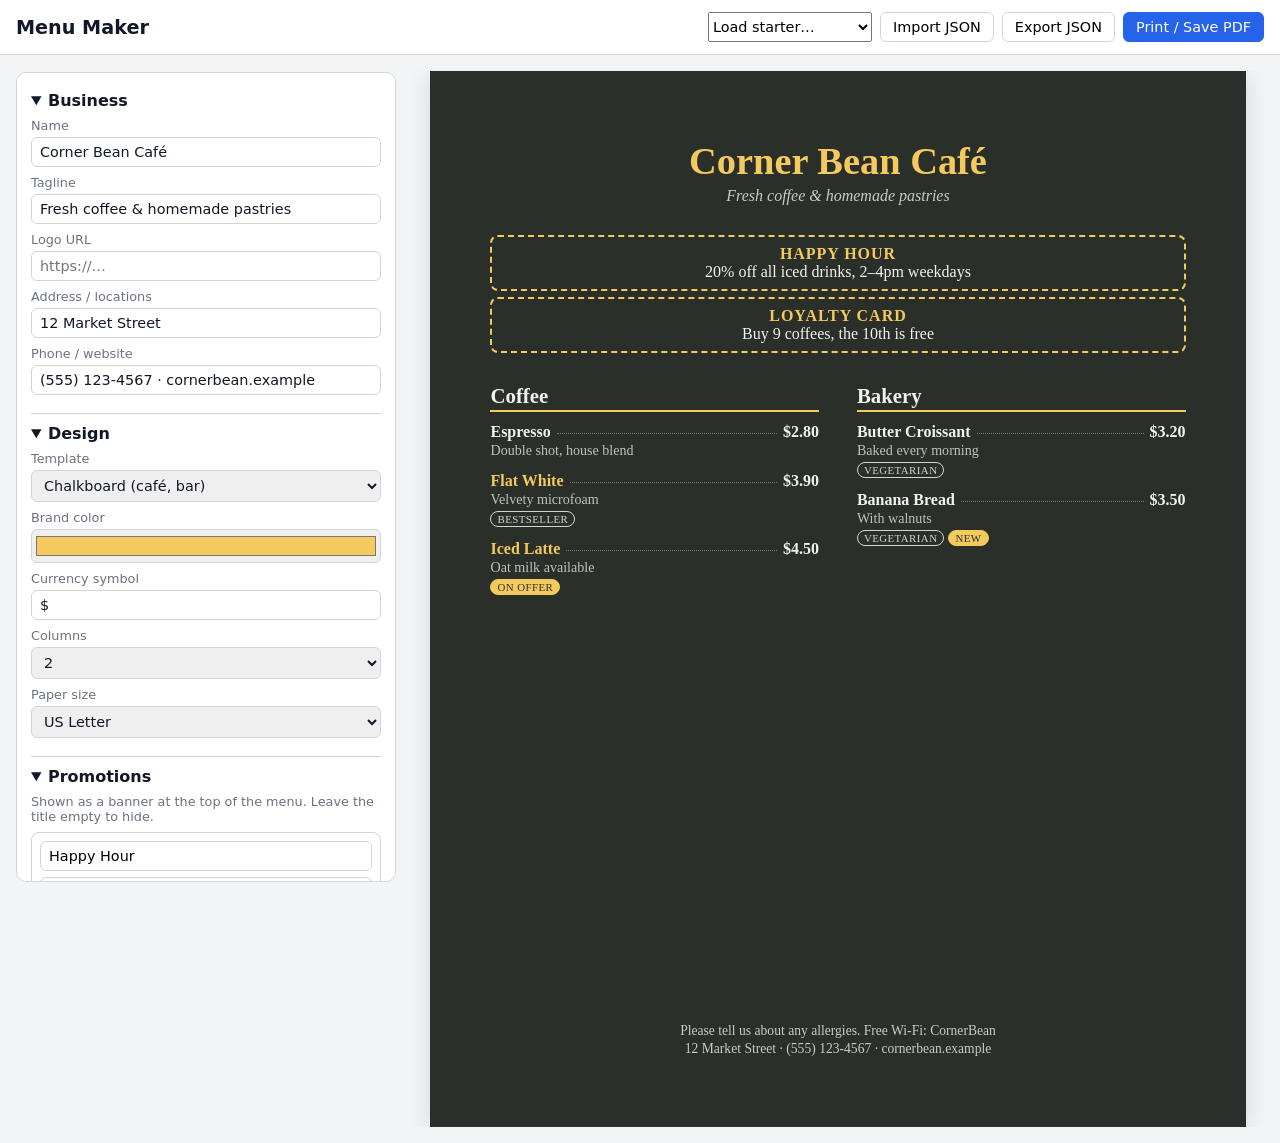
==== index.html @ 97279273 "Add browser-based menu maker with templates, promotions and print export Co-Authored-By: Claude Opus" ====
<!doctype html>
<html lang="en">
<head>
  <meta charset="utf-8">
  <meta name="viewport" content="width=device-width, initial-scale=1">
  <title>Menu Maker</title>
  <link rel="stylesheet" href="styles.css">
</head>
<body>
  <header class="topbar no-print">
    <h1>Menu Maker</h1>
    <div class="actions">
      <select id="starter" aria-label="Load a starter menu">
        <option value="">Load starter…</option>
        <option value="cafe">Small café</option>
        <option value="restaurant">Family restaurant</option>
        <option value="chain">Multi-location chain</option>
      </select>
      <button id="btn-import" type="button">Import JSON</button>
      <input id="file-import" type="file" accept="application/json" hidden>
      <button id="btn-export" type="button">Export JSON</button>
      <button id="btn-print" type="button" class="primary">Print / Save PDF</button>
    </div>
  </header>

  <main class="layout">
    <aside class="editor no-print">
      <details open>
        <summary>Business</summary>
        <label>Name <input data-bind="business.name"></label>
        <label>Tagline <input data-bind="business.tagline"></label>
        <label>Logo URL <input data-bind="business.logo" placeholder="https://…"></label>
        <label>Address / locations <input data-bind="business.address"></label>
        <label>Phone / website <input data-bind="business.contact"></label>
      </details>

      <details open>
        <summary>Design</summary>
        <label>Template
          <select data-bind="design.template">
            <option value="classic">Classic (restaurant)</option>
            <option value="modern">Modern (brand / chain)</option>
            <option value="chalk">Chalkboard (café, bar)</option>
            <option value="minimal">Minimal (fine dining)</option>
          </select>
        </label>
        <label>Brand color <input type="color" data-bind="design.accent"></label>
        <label>Currency symbol <input data-bind="design.currency" maxlength="4"></label>
        <label>Columns
          <select data-bind="design.columns">
            <option value="1">1</option>
            <option value="2">2</option>
          </select>
        </label>
        <label>Paper size
          <select data-bind="design.paper">
            <option value="a4">A4</option>
            <option value="letter">US Letter</option>
          </select>
        </label>
      </details>

      <details open>
        <summary>Promotions</summary>
        <p class="hint">Shown as a banner at the top of the menu. Leave the title empty to hide.</p>
        <div id="promo-list"></div>
        <button type="button" id="btn-add-promo">+ Add promotion</button>
      </details>

      <details open>
        <summary>Menu sections</summary>
        <div id="section-list"></div>
        <button type="button" id="btn-add-section">+ Add section</button>
      </details>

      <details>
        <summary>Footer</summary>
        <label>Note <textarea data-bind="footer" rows="2"></textarea></label>
      </details>
    </aside>

    <section class="preview-wrap">
      <article id="menu" class="menu"></article>
    </section>
  </main>

  <script src="templates.js"></script>
  <script src="app.js"></script>
</body>
</html>
---- styles.css ----
:root {
  --ui-bg: #f3f4f6;
  --ui-panel: #ffffff;
  --ui-border: #d1d5db;
  --ui-text: #111827;
  --ui-muted: #6b7280;
  --ui-primary: #2563eb;
  --ui-danger: #b91c1c;
}

* { box-sizing: border-box; }

body {
  margin: 0;
  font-family: system-ui, -apple-system, "Segoe UI", Roboto, sans-serif;
  background: var(--ui-bg);
  color: var(--ui-text);
}

/* ---------- App chrome ---------- */

.topbar {
  display: flex;
  flex-wrap: wrap;
  gap: 12px;
  align-items: center;
  justify-content: space-between;
  padding: 12px 16px;
  background: var(--ui-panel);
  border-bottom: 1px solid var(--ui-border);
  position: sticky;
  top: 0;
  z-index: 10;
}
.topbar h1 { font-size: 1.2rem; margin: 0; }
.actions { display: flex; flex-wrap: wrap; gap: 8px; }

button, select, input, textarea {
  font: inherit;
  font-size: 0.9rem;
}
button {
  border: 1px solid var(--ui-border);
  background: var(--ui-panel);
  border-radius: 6px;
  padding: 6px 12px;
  cursor: pointer;
}
button:hover { background: var(--ui-bg); }
button.primary { background: var(--ui-primary); border-color: var(--ui-primary); color: #fff; }
button.link { border: none; background: none; color: var(--ui-primary); padding: 4px 0; }
button.icon { padding: 4px 8px; }
button.danger, button.link.danger { color: var(--ui-danger); }

.layout {
  display: grid;
  grid-template-columns: minmax(300px, 380px) 1fr;
  gap: 16px;
  padding: 16px;
  align-items: start;
}
@media (max-width: 860px) {
  .layout { grid-template-columns: 1fr; }
}

.editor {
  background: var(--ui-panel);
  border: 1px solid var(--ui-border);
  border-radius: 10px;
  padding: 8px 14px;
  max-height: calc(100vh - 90px);
  overflow: auto;
  position: sticky;
  top: 72px;
}
@media (max-width: 860px) {
  .editor { position: static; max-height: none; }
}
.editor details { border-bottom: 1px solid var(--ui-border); padding: 10px 0; }
.editor details:last-child { border-bottom: none; }
.editor summary { font-weight: 600; cursor: pointer; margin-bottom: 8px; }
.editor label { display: block; font-size: 0.8rem; color: var(--ui-muted); margin: 8px 0; }
.editor label input,
.editor label select,
.editor label textarea { display: block; width: 100%; margin-top: 4px; color: var(--ui-text); }
.editor input, .editor select, .editor textarea {
  border: 1px solid var(--ui-border);
  border-radius: 6px;
  padding: 6px 8px;
  width: 100%;
  min-width: 0;
}
.editor input[type="color"] { height: 34px; padding: 2px; }
.hint { font-size: 0.8rem; color: var(--ui-muted); margin: 0 0 8px; }

.card {
  border: 1px solid var(--ui-border);
  border-radius: 8px;
  padding: 8px;
  margin-bottom: 8px;
  display: grid;
  gap: 6px;
}
.row { display: flex; gap: 6px; align-items: center; }
.row input { flex: 1; }
.row input.price { flex: 0 0 80px; }
.section-title { font-weight: 600; }
.item-edit {
  display: grid;
  gap: 4px;
  padding: 6px;
  background: var(--ui-bg);
  border-radius: 6px;
}

.preview-wrap { overflow: auto; display: flex; justify-content: center; }

/* ---------- The menu itself ---------- */

.menu {
  --accent: #333;
  background: #fff;
  color: #222;
  width: 210mm;
  min-height: 297mm;
  padding: 18mm 16mm;
  box-shadow: 0 4px 24px rgba(0, 0, 0, 0.12);
  display: flex;
  flex-direction: column;
}
.menu.paper-letter { width: 8.5in; min-height: 11in; }

.menu-head { text-align: center; margin-bottom: 8mm; }
.logo { max-height: 70px; max-width: 200px; margin-bottom: 6px; }
.biz-name { margin: 0; font-size: 2.4rem; color: var(--accent); }
.tagline { margin: 4px 0 0; font-style: italic; opacity: 0.8; }

.promos { display: grid; gap: 6px; margin-bottom: 8mm; }
.promo {
  border: 2px dashed var(--accent);
  border-radius: 8px;
  padding: 8px 12px;
  text-align: center;
  break-inside: avoid;
}
.promo strong { display: block; text-transform: uppercase; letter-spacing: 0.06em; color: var(--accent); }

.sections { flex: 1; }
.cols-2 .sections { column-count: 2; column-gap: 10mm; }
.menu-section { break-inside: avoid; margin-bottom: 7mm; }
.menu-section h3 {
  margin: 0 0 3mm;
  font-size: 1.3rem;
  border-bottom: 2px solid var(--accent);
  padding-bottom: 2px;
}
.menu-section ul { list-style: none; margin: 0; padding: 0; }
.item { margin-bottom: 3.5mm; break-inside: avoid; }
.item-line { display: flex; align-items: baseline; gap: 6px; }
.item-name { font-weight: 600; }
.dots { flex: 1; border-bottom: 1px dotted currentColor; opacity: 0.4; transform: translateY(-3px); }
.item-price { font-weight: 600; white-space: nowrap; }
.item-desc { margin: 1px 0 0; font-size: 0.88rem; opacity: 0.75; }
.tags { margin: 3px 0 0; display: flex; flex-wrap: wrap; gap: 4px; }
.tag {
  font-size: 0.68rem;
  text-transform: uppercase;
  letter-spacing: 0.04em;
  padding: 1px 6px;
  border-radius: 999px;
  border: 1px solid currentColor;
  opacity: 0.85;
}
.tag-promo, .tag-new { background: var(--accent); border-color: var(--accent); color: #fff; opacity: 1; }
.item.highlight .item-name { color: var(--accent); }

.menu-foot { text-align: center; font-size: 0.85rem; margin-top: 6mm; opacity: 0.8; }
.menu-foot p { margin: 2px 0; }

/* Template: Classic */
.tpl-classic { font-family: Georgia, "Times New Roman", serif; background: #fffaf2; }
.tpl-classic .menu-section h3 { text-align: center; border-bottom: none; text-transform: uppercase; letter-spacing: 0.15em; }
.tpl-classic .menu-section h3::after {
  content: ""; display: block; width: 40px; height: 2px; background: var(--accent); margin: 4px auto 0;
}

/* Template: Modern (brand / chain) */
.tpl-modern { font-family: "Helvetica Neue", Arial, sans-serif; padding-top: 0; }
.tpl-modern .menu-head {
  background: var(--accent);
  color: #fff;
  margin: 0 -16mm 8mm;
  padding: 12mm 16mm 8mm;
  text-align: left;
}
.tpl-modern .biz-name { color: #fff; font-weight: 900; letter-spacing: -0.02em; font-size: 2.8rem; }
.tpl-modern .promos { grid-template-columns: repeat(auto-fit, minmax(60mm, 1fr)); }
.tpl-modern .promo { border-style: solid; background: color-mix(in srgb, var(--accent) 10%, #fff); text-align: left; }
.tpl-modern .menu-section h3 { text-transform: uppercase; font-weight: 900; border-bottom-width: 4px; }
.tpl-modern .dots { visibility: hidden; }

/* Template: Chalkboard (café / bar) */
.tpl-chalk {
  font-family: "Comic Sans MS", "Marker Felt", "Segoe Print", cursive;
  background: #2b2f2a;
  color: #f2f2ee;
}
.tpl-chalk .promo { border-color: var(--accent); }
.tpl-chalk .tag-promo, .tpl-chalk .tag-new { color: #2b2f2a; }

/* Template: Minimal (fine dining) */
.tpl-minimal { font-family: "Didot", "Bodoni MT", Georgia, serif; letter-spacing: 0.02em; }
.tpl-minimal .biz-name { font-weight: 400; letter-spacing: 0.2em; text-transform: uppercase; color: #111; }
.tpl-minimal .menu-section h3 {
  border: none; text-align: center; font-weight: 400; letter-spacing: 0.3em; text-transform: uppercase; color: var(--accent);
}
.tpl-minimal .item { text-align: center; }
.tpl-minimal .item-line { justify-content: center; }
.tpl-minimal .dots { display: none; }
.tpl-minimal .item-price { font-weight: 400; }
.tpl-minimal .tags { justify-content: center; }
.tpl-minimal .promo { border-style: solid; border-width: 1px 0; border-radius: 0; }

/* ---------- Print ---------- */

@media print {
  body { background: #fff; }
  .no-print { display: none !important; }
  .layout { display: block; padding: 0; }
  .preview-wrap { display: block; overflow: visible; }
  .menu { box-shadow: none; margin: 0; -webkit-print-color-adjust: exact; print-color-adjust: exact; }
}
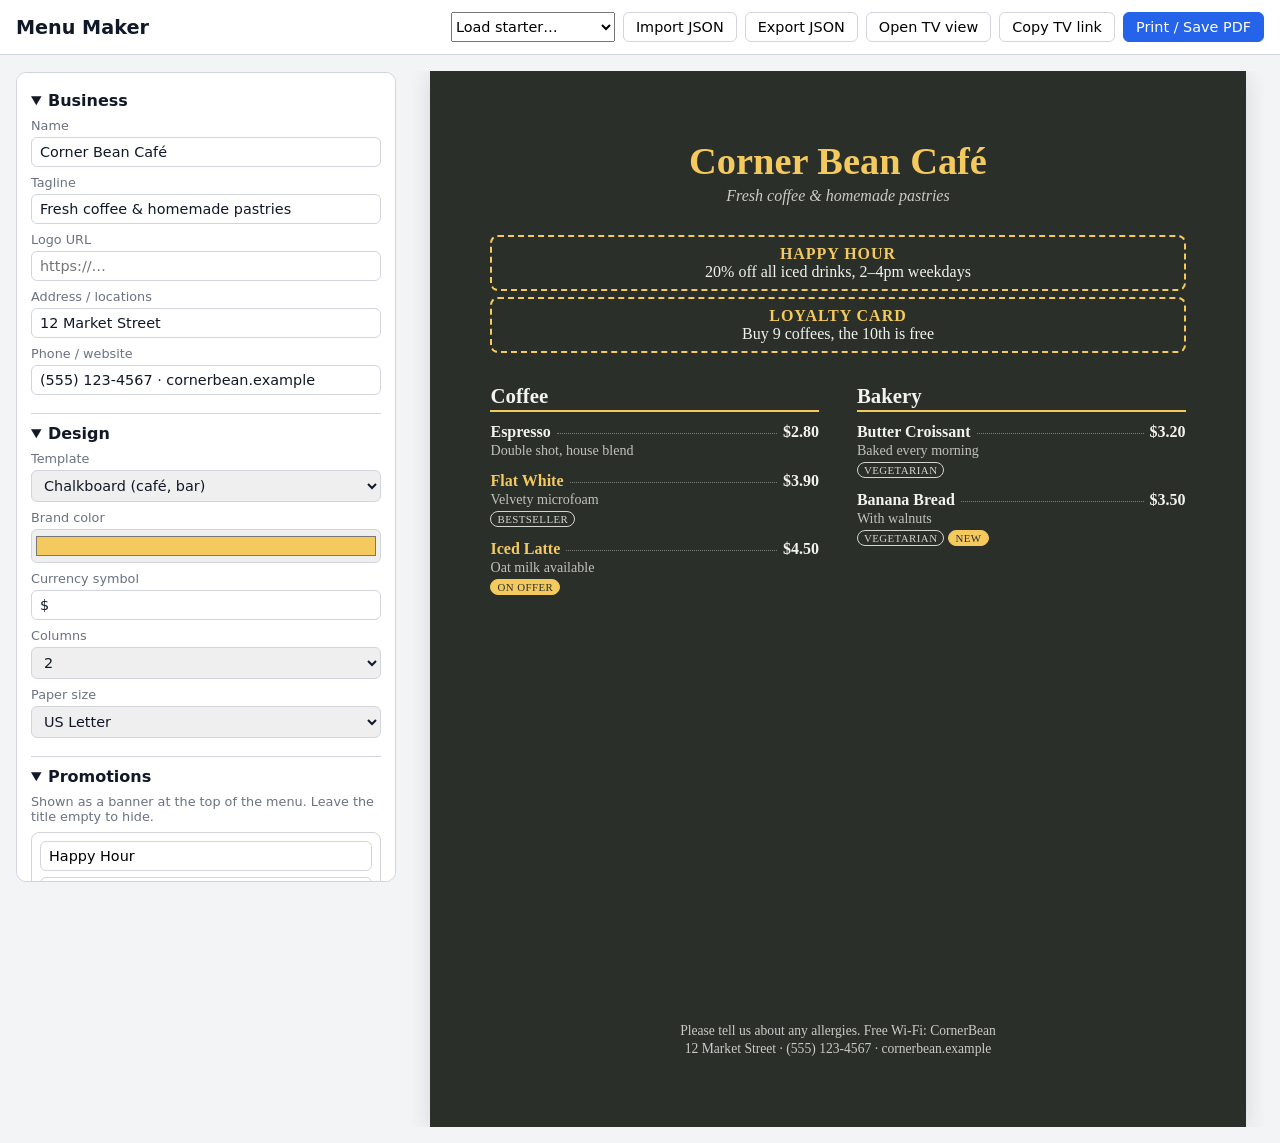
==== commit f79180f6: "Add full-screen TV display with shareable links tv.html shows a menu full-screen and sizes it to fit" ====
--- a/index.html
+++ b/index.html
@@ -19,6 +19,8 @@
       <button id="btn-import" type="button">Import JSON</button>
       <input id="file-import" type="file" accept="application/json" hidden>
       <button id="btn-export" type="button">Export JSON</button>
+      <button id="btn-tv" type="button">Open TV view</button>
+      <button id="btn-tv-link" type="button">Copy TV link</button>
       <button id="btn-print" type="button" class="primary">Print / Save PDF</button>
     </div>
   </header>
@@ -84,6 +86,7 @@
     </section>
   </main>
 
+  <script src="shared.js"></script>
   <script src="templates.js"></script>
   <script src="app.js"></script>
 </body>
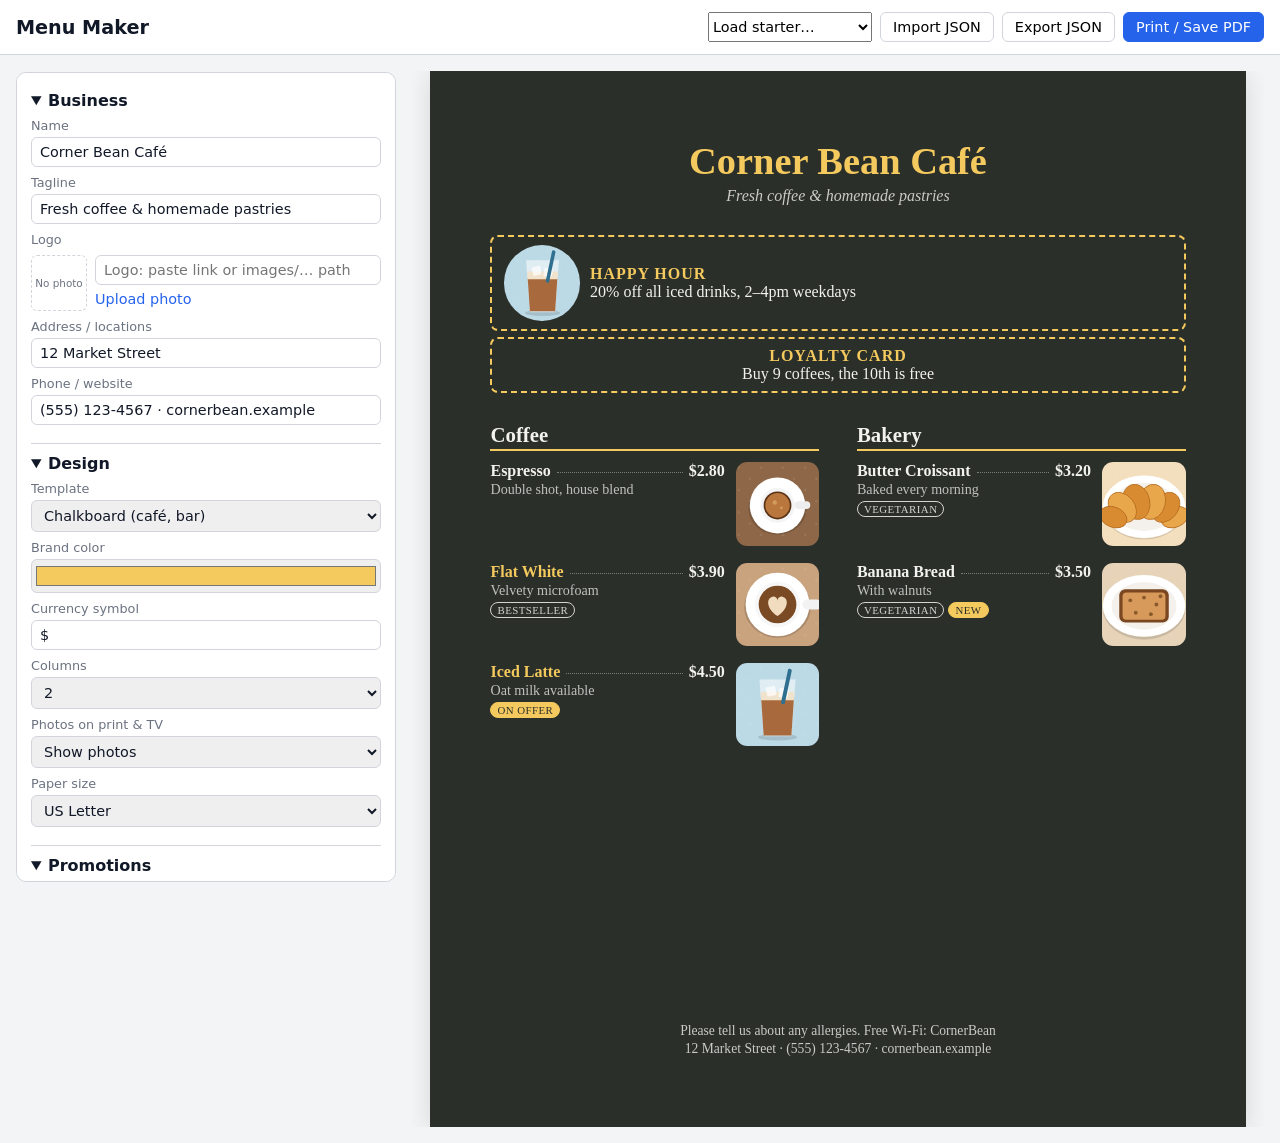
==== commit 7eb75304: "Add dish photos and a scrollable iPad/phone menu - Photos for items, promotions and the logo: upload" ====
--- a/index.html
+++ b/index.html
@@ -19,8 +19,6 @@
       <button id="btn-import" type="button">Import JSON</button>
       <input id="file-import" type="file" accept="application/json" hidden>
       <button id="btn-export" type="button">Export JSON</button>
-      <button id="btn-tv" type="button">Open TV view</button>
-      <button id="btn-tv-link" type="button">Copy TV link</button>
       <button id="btn-print" type="button" class="primary">Print / Save PDF</button>
     </div>
   </header>
@@ -31,7 +29,8 @@
         <summary>Business</summary>
         <label>Name <input data-bind="business.name"></label>
         <label>Tagline <input data-bind="business.tagline"></label>
-        <label>Logo URL <input data-bind="business.logo" placeholder="https://…"></label>
+        <label>Logo</label>
+        <div id="logo-picker"></div>
         <label>Address / locations <input data-bind="business.address"></label>
         <label>Phone / website <input data-bind="business.contact"></label>
       </details>
@@ -52,6 +51,12 @@
           <select data-bind="design.columns">
             <option value="1">1</option>
             <option value="2">2</option>
+          </select>
+        </label>
+        <label>Photos on print &amp; TV
+          <select data-bind="design.photos">
+            <option value="on">Show photos</option>
+            <option value="off">Text only</option>
           </select>
         </label>
         <label>Paper size
@@ -75,6 +80,35 @@
         <button type="button" id="btn-add-section">+ Add section</button>
       </details>
 
+      <details open>
+        <summary>Share &amp; display</summary>
+        <p class="hint">
+          <strong>Permanent links</strong> always show the latest menu and are short enough to type on a TV.
+          Download the menu file, upload it to the site's <code id="share-file">menus/menu.json</code>, then use:
+        </p>
+        <label>Menu file name <input id="share-slug" maxlength="60"></label>
+        <button type="button" id="btn-download-file">Download menu file</button>
+        <div class="share-link">
+          <span>TV screen</span>
+          <code id="link-tv"></code>
+          <button type="button" class="link" data-copy-permanent="tv.html">Copy</button>
+        </div>
+        <div class="share-link">
+          <span>iPad / phone (customers scroll)</span>
+          <code id="link-tablet"></code>
+          <button type="button" class="link" data-copy-permanent="menu.html">Copy</button>
+        </div>
+        <p class="hint">
+          <strong>Quick links</strong> work right away with no upload, but they are long and show the menu as it is now.
+        </p>
+        <div class="row wrap">
+          <button type="button" data-open-quick="tv.html">Preview TV</button>
+          <button type="button" data-open-quick="menu.html">Preview iPad</button>
+          <button type="button" class="link" data-copy-quick="tv.html">Copy TV quick link</button>
+          <button type="button" class="link" data-copy-quick="menu.html">Copy iPad quick link</button>
+        </div>
+      </details>
+
       <details>
         <summary>Footer</summary>
         <label>Note <textarea data-bind="footer" rows="2"></textarea></label>
--- a/styles.css
+++ b/styles.css
@@ -112,6 +112,40 @@
   background: var(--ui-bg);
   border-radius: 6px;
 }
+
+.row.wrap { flex-wrap: wrap; }
+code { font-size: 0.75rem; word-break: break-all; }
+
+.photo-pick { display: flex; gap: 8px; align-items: flex-start; }
+.photo-pick .thumb {
+  flex: 0 0 56px;
+  height: 56px;
+  border-radius: 6px;
+  background: var(--ui-panel);
+  border: 1px dashed var(--ui-border);
+  display: grid;
+  place-items: center;
+  overflow: hidden;
+  font-size: 0.65rem;
+  color: var(--ui-muted);
+  text-align: center;
+}
+.photo-pick .thumb img { width: 100%; height: 100%; object-fit: cover; }
+.photo-pick .photo-fields { flex: 1; min-width: 0; display: grid; gap: 2px; }
+.photo-pick .hint { margin: 0; }
+#logo-picker { margin-bottom: 8px; }
+
+.share-link {
+  display: grid;
+  grid-template-columns: 1fr auto;
+  gap: 2px 8px;
+  align-items: center;
+  margin: 8px 0;
+  padding: 6px 8px;
+  background: var(--ui-bg);
+  border-radius: 6px;
+}
+.share-link span { grid-column: 1 / -1; font-size: 0.8rem; color: var(--ui-muted); }
 
 .preview-wrap { overflow: auto; display: flex; justify-content: center; }
 
@@ -174,6 +208,21 @@
 .tag-promo, .tag-new { background: var(--accent); border-color: var(--accent); color: #fff; opacity: 1; }
 .item.highlight .item-name { color: var(--accent); }
 
+/* Photos */
+.item.has-photo { display: flow-root; }
+.item-photo {
+  float: right;
+  width: 22mm;
+  height: 22mm;
+  object-fit: cover;
+  border-radius: 3mm;
+  margin: 0 0 1mm 3mm;
+}
+.promo.has-photo { display: flex; align-items: center; gap: 10px; text-align: left; }
+.promo.has-photo > div { flex: 1; }
+.promo-photo { width: 20mm; height: 20mm; object-fit: cover; border-radius: 50%; flex: none; }
+.tpl-minimal .item-photo { float: none; display: block; margin: 0 auto 2mm; width: 30mm; height: 22mm; }
+
 .menu-foot { text-align: center; font-size: 0.85rem; margin-top: 6mm; opacity: 0.8; }
 .menu-foot p { margin: 2px 0; }
 
